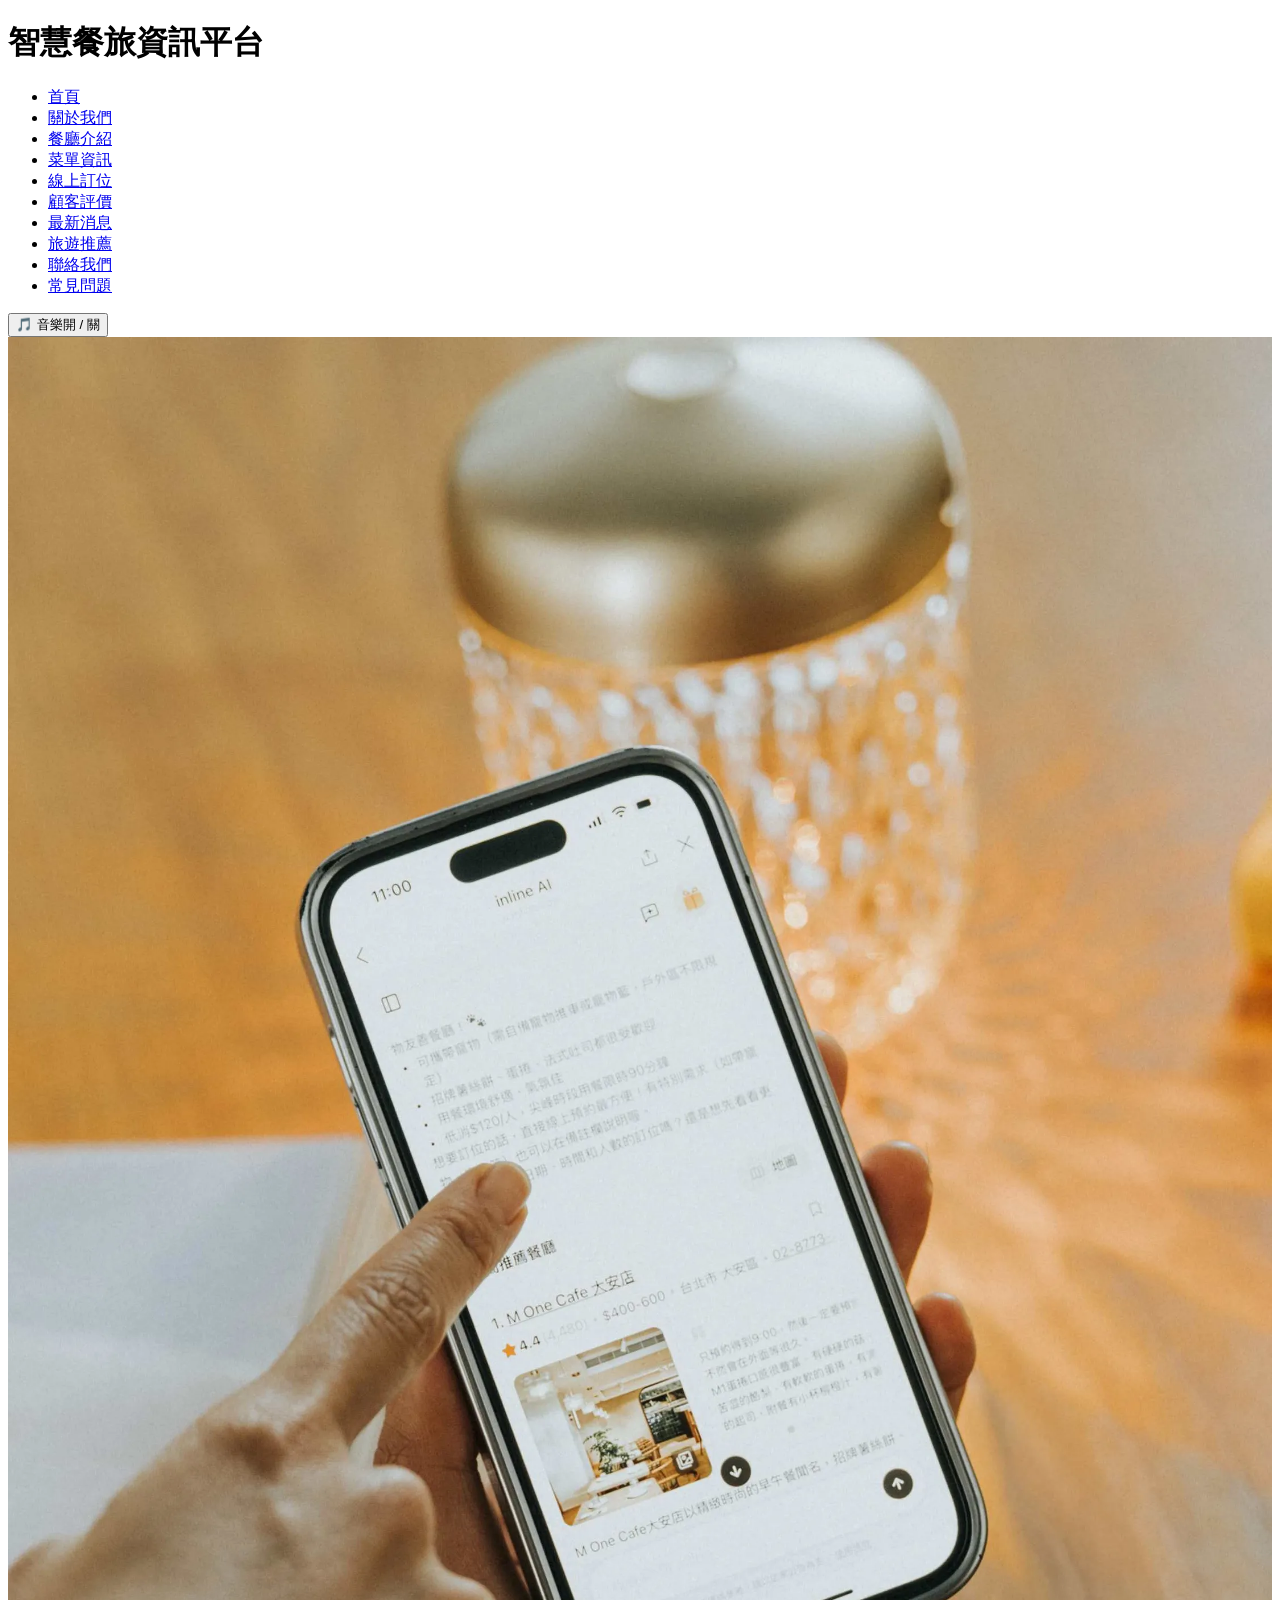
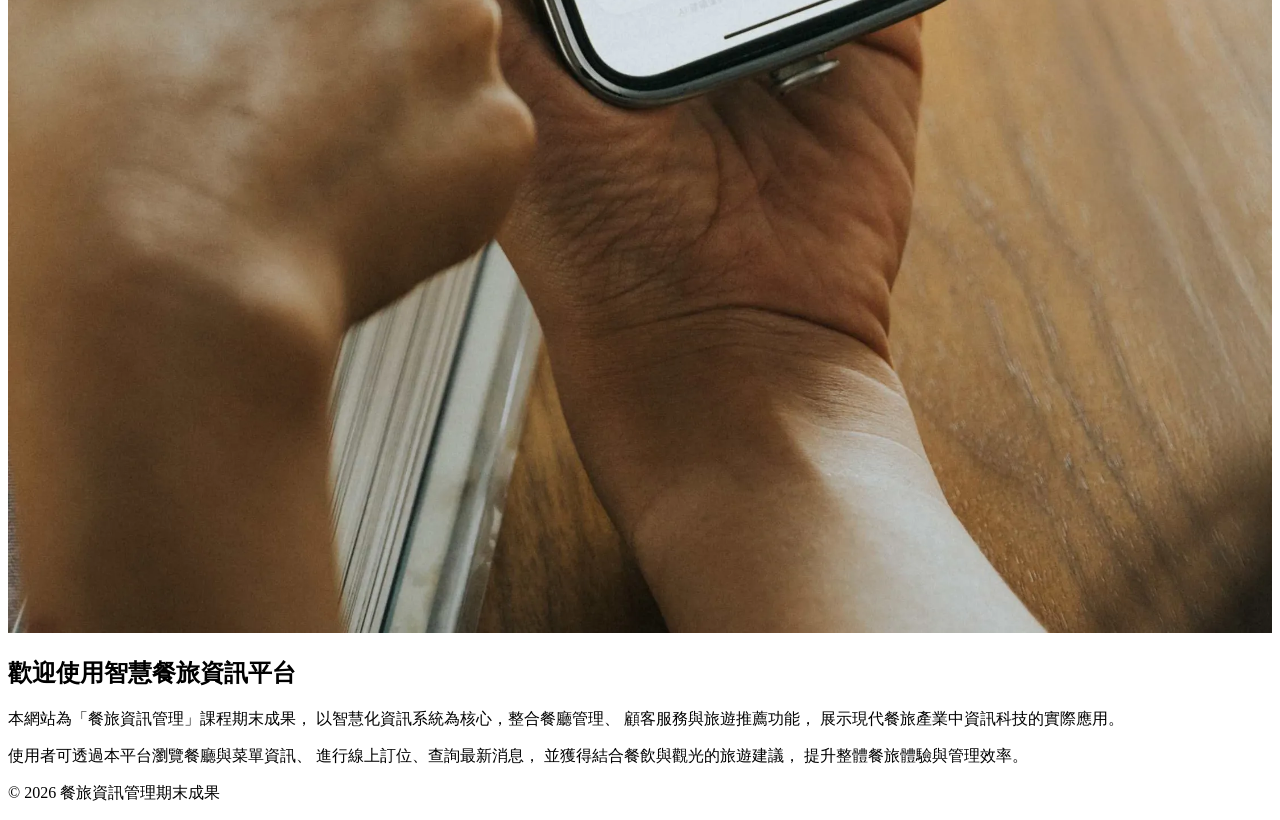
==== 410280185/index.html @ 595d01d8 "Add files via upload" ====
<!DOCTYPE html>
<html lang="zh-TW">
<head>
    <meta charset="UTF-8">
    <title>智慧餐旅資訊平台</title>
    <link rel="stylesheet" href="css/style.css">
</head>
<body>

<audio autoplay loop muted id="bg-music">
    <source src="music/nocturne-op9-no2.mp3" type="audio/mpeg">
    您的瀏覽器不支援音樂播放
</audio>

<header>
    <h1>智慧餐旅資訊平台</h1>
    <nav>
        <ul>
            <li><a href="index.html">首頁</a></li>
            <li><a href="about.html">關於我們</a></li>
            <li><a href="restaurant.html">餐廳介紹</a></li>
            <li><a href="menu.html">菜單資訊</a></li>
            <li><a href="booking.html">線上訂位</a></li>
            <li><a href="review.html">顧客評價</a></li>
            <li><a href="news.html">最新消息</a></li>
            <li><a href="travel.html">旅遊推薦</a></li>
            <li><a href="contact.html">聯絡我們</a></li>
            <li><a href="faq.html">常見問題</a></li>
        </ul>
    </nav>

<button onclick="toggleMusic()">🎵 音樂開 / 關</button>

<script>
    const music = document.getElementById("bg-music");

    function toggleMusic() {
        if (music.muted) {
            music.muted = false;
            music.play();
        } else {
            music.muted = true;
        }
    }
</script>

</header>

<div class="container">
    <!-- 首頁主視覺 -->
    <img src="images/home_banner.jpg" alt="智慧餐旅資訊平台首頁" width="100%">

    <h2>歡迎使用智慧餐旅資訊平台</h2>

    <p>
        本網站為「餐旅資訊管理」課程期末成果，
        以智慧化資訊系統為核心，整合餐廳管理、
        顧客服務與旅遊推薦功能，
        展示現代餐旅產業中資訊科技的實際應用。
    </p>

    <p>
        使用者可透過本平台瀏覽餐廳與菜單資訊、
        進行線上訂位、查詢最新消息，
        並獲得結合餐飲與觀光的旅遊建議，
        提升整體餐旅體驗與管理效率。
    </p>
</div>

<footer>
    <p>© 2026 餐旅資訊管理期末成果</p>
</footer>

</body>
</html>
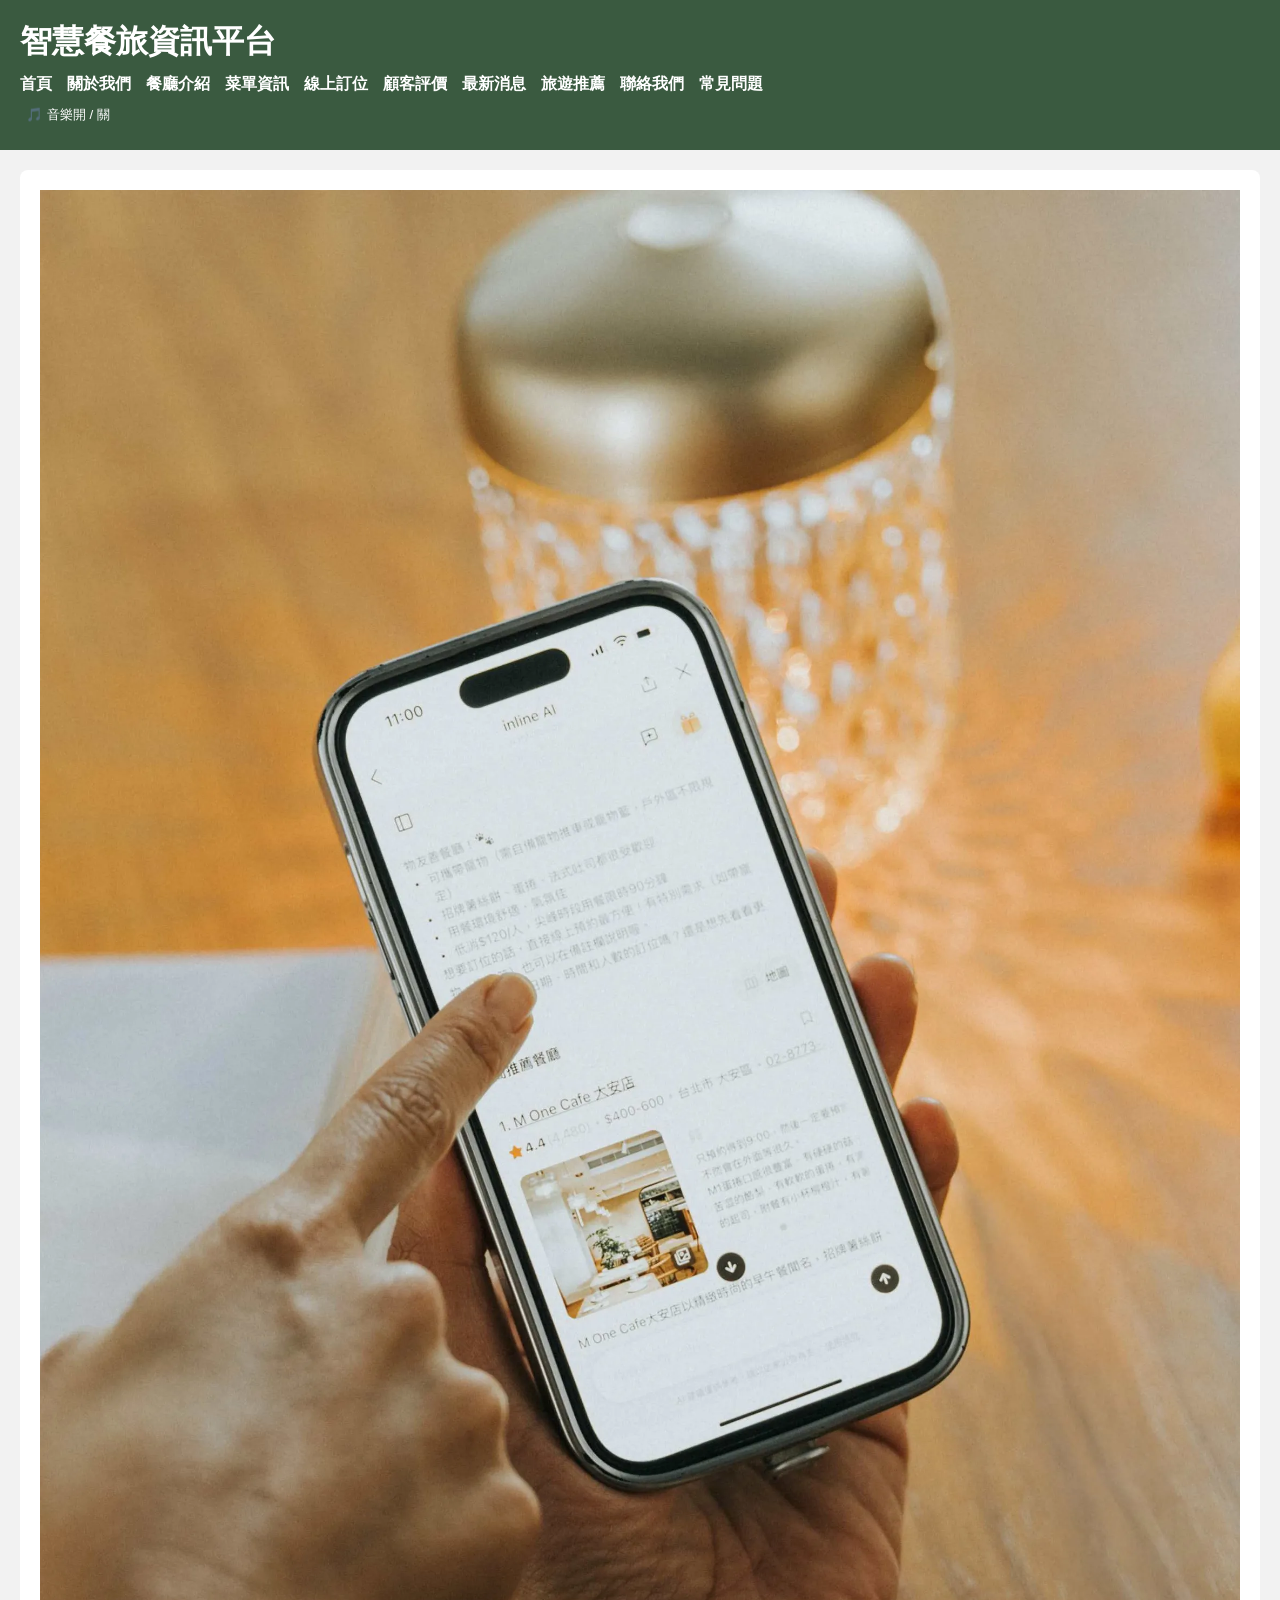
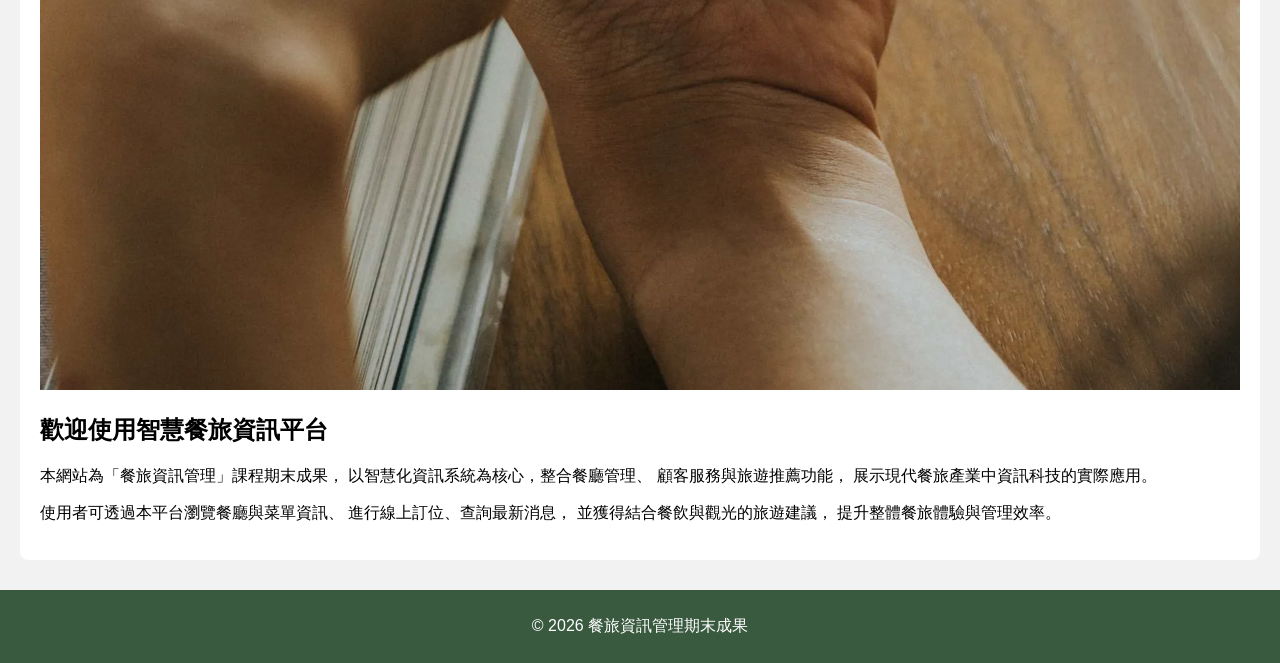
==== commit a1f63302: "Add files via upload Signed-off-by: stefan460705-collab <stefan460705@gmail.com>" ====
--- a/410280185/index.html
+++ b/410280185/index.html
@@ -3,7 +3,7 @@
 <head>
     <meta charset="UTF-8">
     <title>智慧餐旅資訊平台</title>
-    <link rel="stylesheet" href="css/style.css">
+    <link rel="stylesheet" href="style.css">
 </head>
 <body>
 
--- a/410280185/style.css
+++ b/410280185/style.css
@@ -0,0 +1,75 @@
+/* ===== 全站基本設定 ===== */
+body {
+    font-family: "Microsoft JhengHei", Arial, sans-serif;
+    margin: 0;
+    padding: 0;
+    background-color: #f2f2f2;
+}
+
+/* ===== 頁首 ===== */
+header {
+    background-color: #3a5a40;
+    color: white;
+    padding: 20px;
+}
+
+header h1 {
+    margin: 0 0 10px 0;
+}
+
+/* ===== 導覽列 ===== */
+nav ul {
+    list-style: none;
+    padding: 0;
+    margin: 0;
+    display: flex;
+    flex-wrap: wrap;
+}
+
+nav ul li {
+    margin-right: 15px;
+}
+
+nav ul li a {
+    color: white;
+    text-decoration: none;
+    font-weight: bold;
+}
+
+nav ul li a:hover {
+    text-decoration: underline;
+}
+
+/* ===== 主要內容 ===== */
+.container {
+    background-color: white;
+    margin: 20px;
+    padding: 20px;
+    border-radius: 8px;
+}
+
+/* ===== 表單 ===== */
+input, button {
+    padding: 6px;
+    margin-top: 5px;
+}
+
+button {
+    background-color: #3a5a40;
+    color: white;
+    border: none;
+    cursor: pointer;
+}
+
+button:hover {
+    background-color: #2d4631;
+}
+
+/* ===== 頁尾 ===== */
+footer {
+    background-color: #3a5a40;
+    color: white;
+    text-align: center;
+    padding: 10px;
+    margin-top: 30px;
+}
